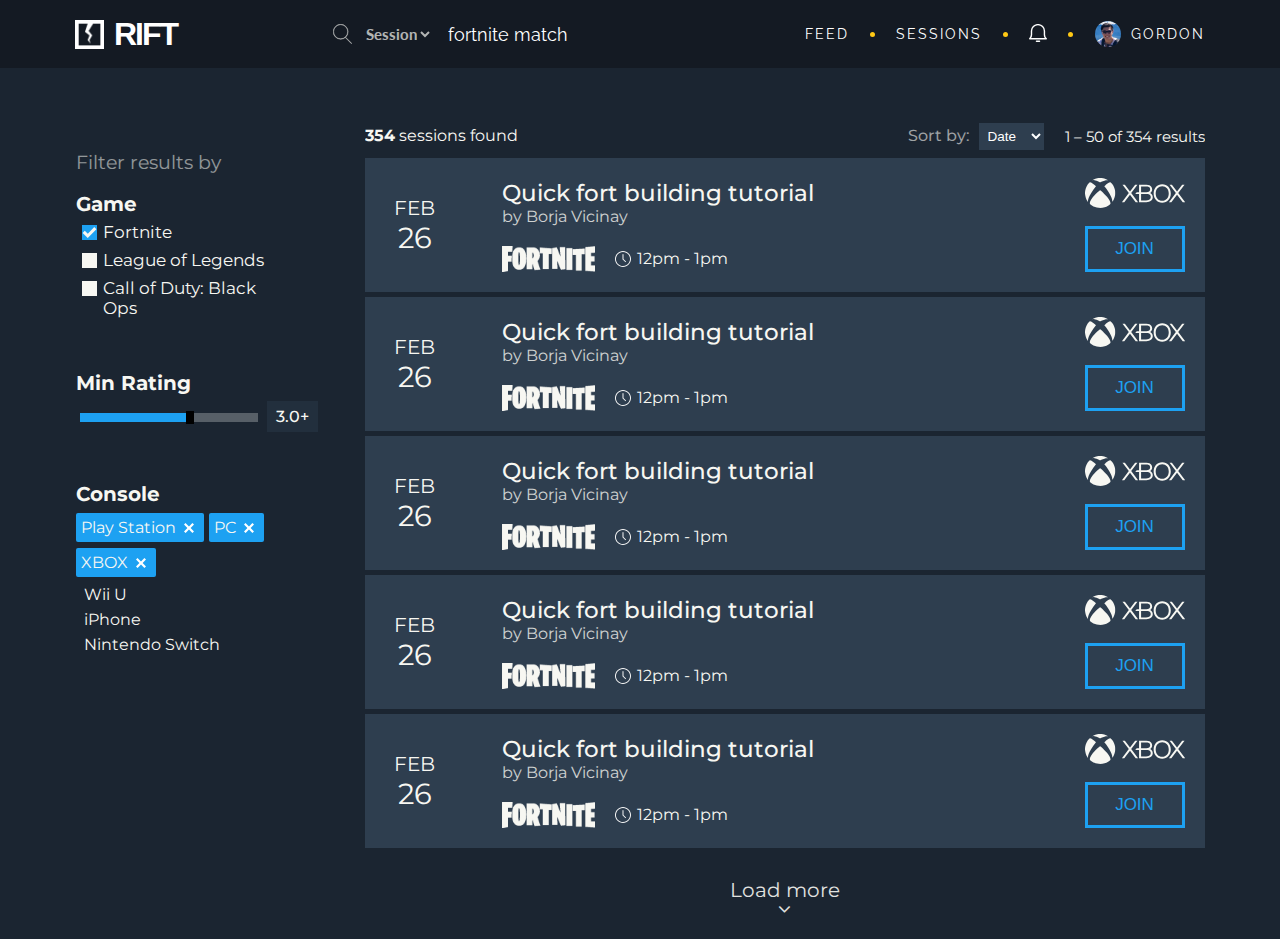
==== profile/index.html @ 0d91a79a "added search and session-page" ====
<!doctype html>
<html>
    <head>
        <meta charset="utf-8">
        <link rel="stylesheet" href="profile.css" type="text/css">
        <link rel="stylesheet" href="search.css" type="text/css">
        <link href="https://fonts.googleapis.com/css?family=Roboto:300,400,500,700" rel="stylesheet">
        <link href="https://fonts.googleapis.com/css?family=Montserrat:300,400,500,600" rel="stylesheet">
        <link rel="stylesheet" href="https://cdnjs.cloudflare.com/ajax/libs/font-awesome/4.7.0/css/font-awesome.min.css">
        <link href="https://fonts.googleapis.com/css?family=Lato:300,700|Raleway|Roboto" rel="stylesheet">
        <link rel="stylesheet" href="jquery-ui.min.css"></script>
        <script src="https://code.jquery.com/jquery-3.3.1.min.js"></script>
        <script type="text/javascript" src="jquery-ui.min.js"></script>
        <script src="scripts.js"></script>
        <title>Search Results</title>
    </head>
    <body id="search-page">
        <nav>
            <div id="nav-wrapper">
                <div class="logo">
                    <img src="rift_logo_trans.png"/>
                    <h1>RIFT</h1>
                </div>
                <div class="search-bar">
                    <img src="search_icon.svg">
                    <select>
                        <option value="Session">Session</option>
                        <option value="People">People</option>
                    </select>
                    <input type="text" name="query" value="fortnite match">
                </div>
                <div class="menu">
                    <a href="feed.html">Feed</a><img class="dot" src="dot.svg">
                    <a href="sessions.html">Sessions</a><img class="dot" src="dot.svg">
                    <a href="notifications.html" class="notifs-icon"><img src="bell_icon.svg"></a><img class="dot" src="dot.svg">
                    <a class="profile-block" href="profile.html">
                        <img src="pic.jpg"/>
                        <span>Gordon</span>
                    </a>
                </div>
                
            </div>
            
            
        </nav>
        <div id="search-area">
            <div class="filter-menu">
                <span class="subtitle">Filter results by</span>
                <div class="filter-group">
                    <span class="title">Game</span>
                    <div class="option"><input type="checkbox" checked name="Fortnite"><label>Fortnite</label></div>
                    <div class="option"><input type="checkbox" name="League of Legends"><label>League of Legends</label></div>
                    <div class="option"><input type="checkbox" name="Call of Duty: Black Ops"><label>Call of Duty: Black Ops</label></div>
                </div>
                <div class="filter-group">
                    <span class="title">Min Rating</span>
                    <div id="rating-slider">
                        <div id="custom-handle" class="ui-slider-handle"></div>
                    </div>
                    <div id="slider-val"></div>
                </div>
                <div class="filter-group" id="tag-filters">
                    <span class="title">Console</span>
                    <div class="filter-tag selected" onClick="toggleFilter(this)">Play Station</div>
                    <div class="filter-tag selected" onClick="toggleFilter(this)">PC</div>
                    <div class="filter-tag selected" onClick="toggleFilter(this)">XBOX</div>
                    <div class="filter-tag" onClick="toggleFilter(this)">Wii U</div>
                    <div class="filter-tag" onClick="toggleFilter(this)">iPhone</div>
                    <div class="filter-tag" onClick="toggleFilter(this)">Nintendo Switch</div>
                </div>
            </div>
            <div class="section" id="search-results">
                <div class="header">
                    <span id="num-sessions"><strong>354</strong> sessions found</span>
                    <span id="results-page-info">1 – 50 of 354 results</span>
                    <div id="sort-trigger">
                        <span>Sort by: </span>
                        <select>
                            <option value="date">Date</option>
                            <option value="rating">Rating</option>
                            <option value="slots">Slots</option>
                        </select>
                    </div>
                </div>
                <div class="result-cards">
                    <div class="session-card">
                        <div class="date-area"> <span class="month">Feb</span> <span class="day">26</span> </div>
                        <div class="main-area">
                            <span class="title">Quick fort building tutorial</span><br>
                            <span class="user">by Borja Vicinay</span>
                            <div class="rating"></div>
                            <div class="bottom-details"> <img src="fortnite_logo.png" alt="">
                                <div class="time"><img src="clock.svg" alt=""><span>12pm - 1pm</span> </div>
                            </div>
                        </div>
                        <div class="join-area"> <img src="xbox_logo.svg" alt="">
                            <button>Join</button>
                        </div>
                    </div>
                    <div class="session-card">
                        <div class="date-area"> <span class="month">Feb</span> <span class="day">26</span> </div>
                        <div class="main-area">
                            <span class="title">Quick fort building tutorial</span><br>
                            <span class="user">by Borja Vicinay</span>
                            <div class="rating"></div>
                            <div class="bottom-details"> <img src="fortnite_logo.png" alt="">
                                <div class="time"><img src="clock.svg" alt=""><span>12pm - 1pm</span> </div>
                            </div>
                        </div>
                        <div class="join-area"> <img src="xbox_logo.svg" alt="">
                            <button>Join</button>
                        </div>
                    </div>
                    <div class="session-card">
                        <div class="date-area"> <span class="month">Feb</span> <span class="day">26</span> </div>
                        <div class="main-area">
                            <span class="title">Quick fort building tutorial</span><br>
                            <span class="user">by Borja Vicinay</span>
                            <div class="rating"></div>
                            <div class="bottom-details"> <img src="fortnite_logo.png" alt="">
                                <div class="time"><img src="clock.svg" alt=""><span>12pm - 1pm</span> </div>
                            </div>
                        </div>
                        <div class="join-area"> <img src="xbox_logo.svg" alt="">
                            <button>Join</button>
                        </div>
                    </div>
                    <div class="session-card">
                        <div class="date-area"> <span class="month">Feb</span> <span class="day">26</span> </div>
                        <div class="main-area">
                            <span class="title">Quick fort building tutorial</span><br>
                            <span class="user">by Borja Vicinay</span>
                            <div class="rating"></div>
                            <div class="bottom-details"> <img src="fortnite_logo.png" alt="">
                                <div class="time"><img src="clock.svg" alt=""><span>12pm - 1pm</span> </div>
                            </div>
                        </div>
                        <div class="join-area"> <img src="xbox_logo.svg" alt="">
                            <button>Join</button>
                        </div>
                    </div>
                    <div class="session-card">
                        <div class="date-area"> <span class="month">Feb</span> <span class="day">26</span> </div>
                        <div class="main-area">
                            <span class="title">Quick fort building tutorial</span><br>
                            <span class="user">by Borja Vicinay</span>
                            <div class="rating"></div>
                            <div class="bottom-details"> <img src="fortnite_logo.png" alt="">
                                <div class="time"><img src="clock.svg" alt=""><span>12pm - 1pm</span> </div>
                            </div>
                        </div>
                        <div class="join-area"> <img src="xbox_logo.svg" alt="">
                            <button>Join</button>
                        </div>
                    </div>
                </div>
                <div id="load-more">
                    <span>Load more</span><br>
                    <span class="fa">&#xf107;</span>
                </div>
                
            </div>
        </div>
        
        <script>
        function toggleFilter(element) {
        if ($(element).hasClass("selected")) {
        $("#tag-filters").append(element);
        } else {
        $(element).insertAfter($("#tag-filters>.title"));
        }
        $(element).toggleClass("selected");
        }
        $( function() {
        var valHolder = $("#slider-val");
        $( "#rating-slider" ).slider({
        orientation: "horizontal",
        range: "min",
        value: 3.0,
        min: 0.0,
        max: 5.0,
        step: 0.1,
        create: function() {
        valHolder.text("3.0+");
        },
        slide: function( event, ui ) {
        valHolder.text( ui.value+"+" );
        }
        });
        } );
        
        </script>
    </body>
</html>
---- profile/profile.css ----
@charset "utf-8";
/* CSS Document */

* {
    border: 0px red solid;
}

body {
    background-color: #1B2531;
    color: #F7F7F2;
    font-family: "Montserrat", sans-serif;
}

#header {
    margin: 0px auto;
    width: 840px;
    
}
#header #overview {
    width: 100%;
    display: flex;
    flex-direction: row;
    flex-wrap: nowrap;
    justify-content: flex-start;
    background-color: #2E3E4F;
    border: 1px #18202A solid;
    
}

#header #overview .headshot {
    margin: 42px 15px 35px 40px;
    display: inline-block;
    order: 0;
    width: 106px;
    height: 106px;
    
}
#header #overview #basic-details{
    order: 1;
    margin-top: 52px;
}

#header #overview #user-stats {
    order: 2;
    display: inline-block;
    align-self: center;
    padding: 0px 20px;
    margin-left: 30px;
}
.stat-item {
    display: inline-block;
    margin: 0px 10px;
    width: 70px;
    height: auto;
}
.stat-item .stat {
    font-size: 35px;
    color: #F6511D;
    text-align: center;
    width: 100%;
    display: inline-block;
    
}
.stat-item label {
    font-size: 13px;
    text-align: center;
    position: relative;
    top: -7px;
    width: 100%;
    display: inline-block;
}
.name {
    font-size: 27px;
    margin-right: 10px;
}
#header .username {
    font-size: 17px;
    font-weight: 500;
    opacity: 0.7;
}

.headshot {
    border-radius: 50%;    
}
.following-btn {
    padding: 5px;
    color: #F7F7F2;
    font-weight: 500;
    display: inline-block;
    background-color: #1DA1F2;
    margin: 0px 5px;
    zoom: 0.8;
    transform: translateY(-3px);
}

#profile-header #tabs {
    width: 100%;
    height: 45px;
    background-color: #22303F;
    border: 1px #18202A solid;
    border-top: 0px black solid;
    display: flex;
    justify-content: space-between;
}
.tab {
    display: block;
    text-transform: uppercase;
    width: 210px;
    height: 45px;
    text-align: center;
    line-height: 45px;
    vertical-align: middle;
}
.tab-active {
    /**outline: 5px #1DA1F2 solid;
    outline-offset: -5px;*/
    box-shadow: inset 0px -5px 0px 0px #1DA1F2;
}
.section {
    margin: 20px auto 0px auto;
    background-color: transparent;
    width: 840px;
    border: 0px #18202A solid;
    overflow: hidden;
    display: block  
}
.section .active {
    display: block;
}
#info, #ratings {
    display: flex;
    background-color: #2E3E4F;
}
.sidemenu {
    width: 240px;
    background-color: #22303F;
    border-right: 1px #18202A solid;
    padding: 17px 0px;
    order: 0;
}
.sidemenu a {
    display: block;
    padding: 5px 25px;
    cursor: pointer;
    margin: 15px 0px;

}
.menu-active {
    font-weight: 600;
    
}
.content-card {
    padding: 33px;
    width: 533px;
    display: inline-block;
    order: 1;
}
/*.content-card::before {
    content: url(edit-icon.svg);
    display: block;
    float: right;
    width: 20px;
    height: 20px;
    transform: translate(15px, -15px);
    cursor: pointer;
    
}*/
.edit-icon {
    display: block;
    float: right;
    width: 20px;
    height: 20px;
    transform: translate(15px, -15px);
    cursor: pointer;    
}
.segment {
    padding: 0px 0px 35px 0px;
    
}
.segment .title {
    text-transform: uppercase;
    font-size: 17px;
    display: block;
    margin-bottom: 12px;
    font-weight: 500;
}
.segment p {
    font-size:15px;
    opacity: 0.8;
    margin: 0px 0px;
    line-height: 20px;
}
table {
    width: 100%;
    border-collapse: collapse;
    font-size: 15px;
}
table td {
    border-top: 0.2px rgba(255,255,255, 0.2) solid;
    border-bottom: 0.2px rgba(255,255,255, 0.2) solid;
    padding: 5px 6px;
    font-weight: 500;
}
table td {
    padding: 10px 6px;
    width: 120px;
}
table td:first-child {
    font-weight: 300;
}
table td input, table td select {
    font-weight: 500;
    display: inline;
    font-size: 15px;
    color: white;
    font-family: "Montserrat", sans-serif;
    width: 180px;
    padding: 5px;
}
table .not-editable {
    padding: 10px 6px;    
}

table td input:disabled, table td select:disabled {
    background-color: transparent;
}
table td input:enabled, table td select:enabled {
    background-color: #3d4c5b;
}

.hide {
    display: none;
}
.session-card {
    height: auto;
    width: 100%;
    background-color: #2E3E4F;
    border: #2E3E4F;
    display: flex;
    flex-direction: row;
    padding: 20px;
    justify-content: space-between;
    align-items: center;
    margin: 5px 0px;
    box-sizing: border-box;
    
}
.session-card>div {
    border: 0px red solid;
}
.date-area {
    width: 60px;
    margin-right: 10px;
    height: 58px;
}
.date-area .month {
    text-transform: uppercase;
    font-size: 20px;
    display: block;
    text-align: center;
}
.date-area .day {
    display:block;
    font-size: 29px;
    text-align: center;
}

.session-card .title {
    font-size: 23px;
    font-weight: 500;
}
.session-card .user {
    font-size: 16px;
    opacity: 0.8;
}
.session-card .main-area {
    width: 67%;
}
.session-card button {
    border: 3px #1DA1F2 solid;
    padding: 10px 15px;
    text-transform: uppercase;
    background-color: transparent;
    color: #1DA1F2;
    font-weight: 500;
    font-size: 17px;
}
.session-card .bottom-details {
    margin-top: 20px;
    display: flex;
    align-items: center;
}
.session-card .bottom-details img {
    height: 26px;
    display: inline-block;
    opacity: 1;
    
}
.session-card .bottom-details .time {
    display: inline-flex;
    align-items: center;
    margin-left: 20px;
}
.session-card .bottom-details .time img  {
    float: left;
    height: 16px;
    margin-right: 6px;
}
.session-card .bottom-details .time span {
    float: left;
}
.session-card .join-area {
    display: flex;
    flex-direction: column;
    justify-content: space-between;
    height: 94px;
}
.session-card .join-area img {
    width: 100px;
}
.activity-card {
    background-color: #22303F;
    border: 1px #18202A solid;
    padding: 10px 15px;
}
.activity-card .card-header {
    margin: 10px 0px;
    height: 47px;
}
.activity-card .title {
    font-weight: 400;
    font-size: 18px;
    display: inline-block;
    margin-top:3px;
}
.activity-card .username {
    color: #F6511D;
    font-weight: 500;
}
.activity-card .timestamp {
    font-size: 11px;
    font-weight: 400;
    opacity: 0.8;
    transform: translateY(-1px);
    display: inline-block;
}
.activity-card .headshot {
    height:47px;
    width:47px;
    display: block;
    float:left;
    margin-right: 8px;
}
.rating-card {
    border: 0px gray solid;
    padding: 10px 0px;
}
.rating-card .card-header {
    font-weight: 500;
    font-size: 18px;    
}
.rating-card .card-header .username {
    color: #F6511D;
    
}
.rating-card p {
    padding-top: 5px;
}
.rating-bar {
    width: 230px;
    height: 12px;
    margin: 7px 0px;
}

.rating-bar .shadow {
    width: 100%;
    height: 100%;
    background-color: rgba(255, 255, 255, 0.06); 
}
.rating-bar .fill {
    max-width: 100%;
    min-width: 0%;
    height: 100%;
    background-color: #1DA1F2;
    position: relative;
    top: -100%;
    
}
.rating-bar table {
    width: 100%;
    height: 100%;
    position: relative;
    top: -200%;
}
.rating-bar table td {
    border: 2px #2E3E4F solid;
}
.rating-bar .score {
    display: inline-block;
    float: right;
    height: 100%;
    overflow: visible;
    text-align: right;
    font-size: 21px;
    line-height: 100%;
    vertical-align: middle;
    font-weight: 500;
    transform: translate(46px,-3px);
}
#overall-ratings {
    display: flex;
    justify-content: space-around;
}
.rating-feature {
    width: 50%;
    padding: 0px 15px;  
    
}
.orange {
    color: #F6511D
}
.green {
    color: #29C016;
}
.green-bck {
    background-color: #29C016 !important;
}
.orange-bck {
    background-color: #F6511D !important;
}
.rating-feature>* {
    text-align: center;
    display: inline-block;
    width: 100%;
    box-sizing: border-box;
    
}
.rating-feature .rating-bar .score {
    display: none; /*Use big score instead*/
    
}
.rating-feature .big-score {
    font-size: 45px;
    font-weight: 500;
}
.rating-feature .rating-bar {
    height: 20px !important;
}
.rating-feature .reviews-shortcut {
    color: #F7F7F2;
    opacity: 0.58;
    font-weight: 500;
    text-decoration: none;
    margin-top: 10px;
}
.game-account-card {
    padding: 10px 10px;
    margin: 3px 0px;
    cursor: pointer;
}
.game-account-card:hover {
    background-color: #22303f80;
    opacity: 1;
}
.game-account-card .game-title {
    display: inline-block;
    margin-top: 2px;
    font-weight: 500;
    font-size: 17px;
}
.game-account-card .username {
    display: inline-block;
    margin-top: 1px;
    font-weight: 400;
    font-size: 14px;
    opacity: 0.7;
}
.game-account-card .game-icon{
    height: 47px;
    width: 47px;
    display: block;
    float: left;
    margin-right: 8px;
    border-radius: 50%;
}
.edit-btn {
    float: right;
    transform: translateY(-50%);
    color: #1DA1F2;
    text-decoration: none;
    
}
.submit-changes {
    display: block;
    width: 100%;
    text-align: center; 
    margin-top: 20px;
}
.submit-changes button {
    padding: 2px;
    padding: 3px 8px;
    font-size: 16px;
    cursor: pointer;
    margin: 0px 3px;
    text-transform:capitalize;
}
.submit-changes button.save {
    background-color: #F7F7F2;    
}
.submit-changes button.cancel {
    background-color: transparent;
    border: 1px #F7F7F2 solid;
    color: #F7F7F2;
}
---- profile/search.css ----
body {
	margin:  0px;
	padding: 0px;
}
#nav-wrapper {
	max-width: 1180px;
	display: flex;
	flex-direction: row;
	justify-content: space-between;
	overflow: hidden;
	width: 100%;
	height: 100%;
	margin: 0px auto;
	
	
}
nav {
	width:  100%;
	height: 68px;
	background-color: #141a23;
	position: relative;
	padding: 19px 0px ;
	box-sizing: border-box;
}

nav .logo {
	height: 100%;
	align-self: center;
	display: flex;
	padding: 19px 25px;
	box-sizing: border-box;
}
.logo img {
	height: 29px;
	align-self: center;
}
.logo h1 {
	color: white;
	font-weight: bold;
	font-family:  "Arial", sans-serif;
	display: inline-block;
	margin: 0px 10px;
	letter-spacing: -2px;
	align-self: center;
}
.search-bar {
	display: flex;
}
.search-bar img {
	align-self: center;
	height: 20px;
	opacity: 0.7 ;
}
.search-bar select {
	background-color: #141a23;
	color: #F7F7F2;
	opacity: 0.7;
	font-weight: bold;
	font-family:  'Lato', sans-serif;
	font-size: 15px;
	margin: 0px 10px;
	outline: none;
	cursor: pointer;
}
.search-bar input {
	background-color: transparent;
	font-size: 18px;
	color: white;
	font-family:  'Raleway', sans-serif;
	outline: none;
	padding: 5px;
}
.search-bar input:hover {
	background-color: #2E3E4F33;
}
.menu {
	display: flex;
}
.menu a {
	align-self: center;
	text-decoration: none;
	text-transform: uppercase;
	color: white;
	font-family: 'Raleway', sans-serif;
	margin: 0px 10px;
	font-size: 13.5px;
	letter-spacing: 2px;
}
.menu .dot {
	height: 5px;
	width: 5px;
	margin: 0px 11px;
	display: inline-block;
	align-self: center;
}
.menu .notifs-icon img {
	height: 18px;
}
.menu .profile-block {
	align-self: center;
	display: flex;
	padding: 7px;
	margin: 0px 18px 0px 4px;
	cursor: ;
}
.menu .profile-block:hover {
	background-color: #1B2531;
}
.menu .profile-block img {
	align-self: center;
	border-radius: 13px;
	height: 26px;
	width: 26px;
}
.menu .profile-block span {
	align-self: center;
	margin-left: 10px;
}
#search-area {
	margin-top: 50px;
	display: flex;
	justify-content: center;
}
#search-results {
	margin: 0px 20px;
}
#search-results .header {
	width: 100%;
	padding: 8px 0px;
}

#search-results .header>* {
	float: right;
	margin: 0px 0px 0px 21px;
}
#search-results .header>#num-sessions {
	float: none !important;
	margin: 0px !important;
}
#search-results .header select {
	background-color: #2E3E4F;
    color: white;
    font-weight: 500;
    padding: 5px 0px 5px 5px;
    margin-left: 5px;
    margin-top: -3px;
    font-size:  13.5px;
    outline: none;
}
#search-results .header #sort-trigger>span {
	font-weight: 450;
    opacity: .6;
}
#search-results .header #results-page-info {
	font-size: 15px;
    margin-top: 1px;
}
#load-more {
	width: 200px;
	padding: 10px;
	text-align: center;
	font-size: 20px;
	color: #F7F7F2;
	opacity: 0.9;
	margin: 20px auto 10px auto;
	transition: all 0.3s ease;
}
#load-more:hover {
	cursor: pointer;
	opacity: 1;
	color: white;
	font-size: 21px;
}
#load-more .fa {
	margin-top: -3px;
	display: block;
}

.filter-menu {
	margin: 18px 10px;
	background-color: transparent;
	padding-left: 10px;
	padding-top:  15px;
	width: 259px;
}
.filter-menu .filter-group:first-of-type {
	margin-top: 18px;
}
.filter-menu .subtitle {
	font-size:  19px;
	opacity:  .54;
}
.filter-menu .filter-group {
	margin: 50px 0px;
}
.filter-menu .filter-group .title {
	display: block;
	font-weight: bold;
	font-size:  20px;
	margin:  3px 0px;
	order:  0;
}
.filter-menu .filter-group .option {
	padding:  3px 0px 3px 2px;
	display:  block;
}
.filter-menu .filter-group input[type=checkbox] {
	cursor:  pointer;
	width:  15px;
	height: 15px;

}
.filter-menu .filter-group input[type=checkbox]:after {
	content: url("checkbox.svg");
	display:  inline-block;
	width:  15px;
	height: 15px;
}

.filter-menu .filter-group input[type=checkbox]:checked:after {
	content: url("checkbox-checked.svg");
}
.filter-menu .filter-group label {
	display: inline-block;
	max-width: 166px;
	vertical-align: top;
	margin-left: 3px;
	font-size: 17px;
	margin-right:  20px;
}
.filter-menu .filter-group .filter-tag {
	cursor: pointer;
}
.filter-menu .filter-group .filter-tag.selected {
	margin: 4px 1px 2px 0px !important;
	display: inline-block;
	background-color: #1DA1F2;
	padding: 5px 10px 5px 5px;
	border-radius: 2px;
	font-weight:  400;

}
.filter-menu .filter-group .filter-tag:not(.selected) {
	margin: 6px 4px 4px 8px;

}

.filter-menu .filter-group .filter-tag.selected:after {
	content: url("x_icon.svg");
	margin-left:  8px;
}
#rating-slider {
	border: none !important;
	margin-top: 15px;
	margin-left:  4px;
	border-radius: 0px;
	background-color: #FFFFFF44;
	height: 9px;
	display: inline-block;
	width: 178px;
}
#rating-slider #custom-handle {
	background-color:  black;
	border: none;
	height:  12.8px;
	width:  8px;
	margin-top: 3px;
	margin-left:  0px;
	outline: none;
	cursor: w-resize;
}
#rating-slider .ui-slider-range { 
	background: #1DA1F2;
	border-radius:  0px;
 }
#rating-slider .ui-slider-handle { 
	border-color: white;
	border-radius: 0px;
}
#slider-val {
	background-color: #2E3E4F6B;
	margin-left: 5px;
	display: inline-block;
	padding:  6px 9px;
	font-weight:  500;
	text-align: center;
}
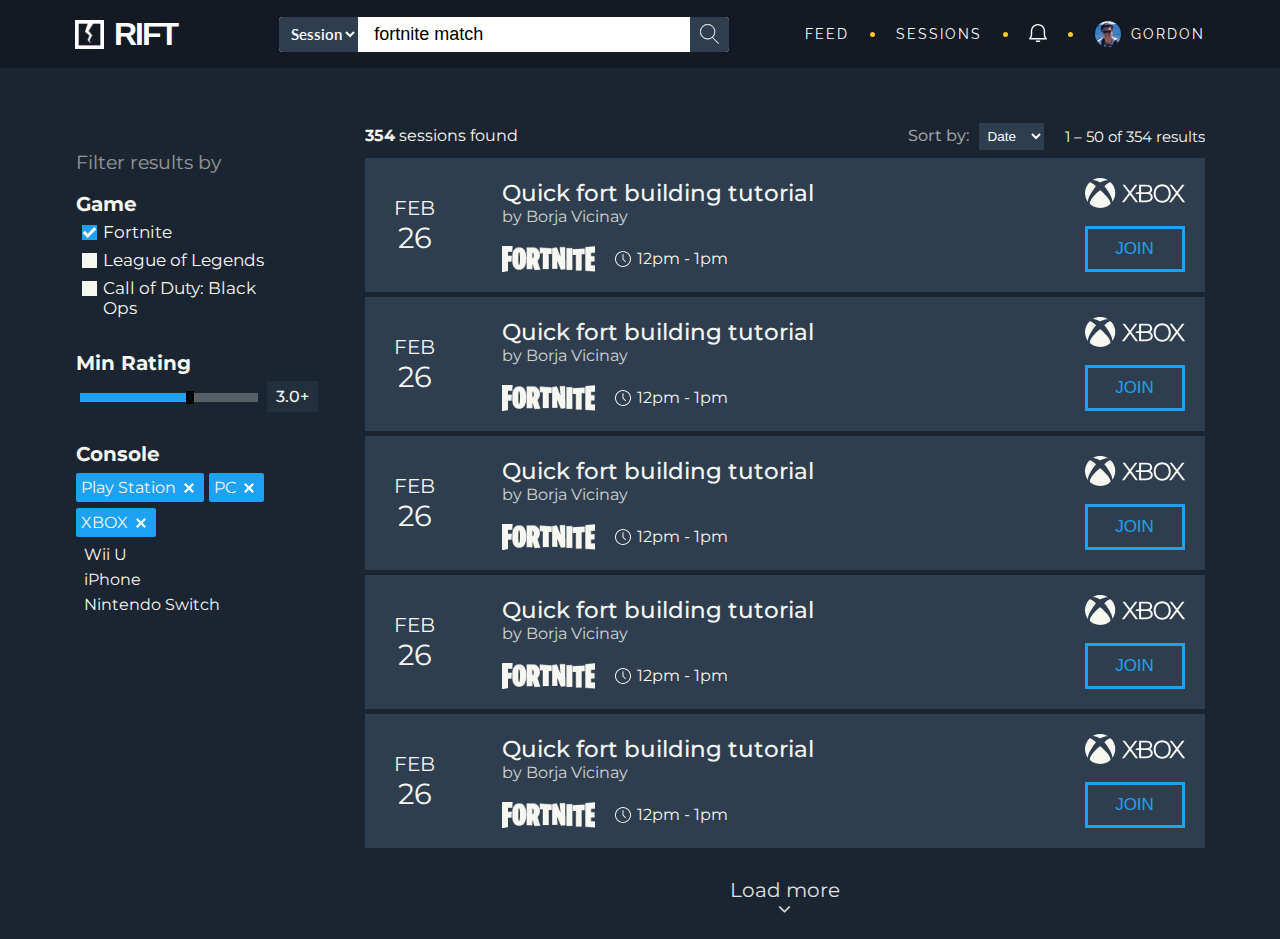
==== commit 717b38b4: "search bar changes" ====
--- a/profile/index.html
+++ b/profile/index.html
@@ -7,7 +7,7 @@
         <link href="https://fonts.googleapis.com/css?family=Roboto:300,400,500,700" rel="stylesheet">
         <link href="https://fonts.googleapis.com/css?family=Montserrat:300,400,500,600" rel="stylesheet">
         <link rel="stylesheet" href="https://cdnjs.cloudflare.com/ajax/libs/font-awesome/4.7.0/css/font-awesome.min.css">
-        <link href="https://fonts.googleapis.com/css?family=Lato:300,700|Raleway|Roboto" rel="stylesheet">
+        <link href="https://fonts.googleapis.com/css?family=Lato:300,400,500,700|Raleway|Roboto" rel="stylesheet">
         <link rel="stylesheet" href="jquery-ui.min.css"></script>
         <script src="https://code.jquery.com/jquery-3.3.1.min.js"></script>
         <script type="text/javascript" src="jquery-ui.min.js"></script>
@@ -22,12 +22,13 @@
                     <h1>RIFT</h1>
                 </div>
                 <div class="search-bar">
-                    <img src="search_icon.svg">
+                    
                     <select>
                         <option value="Session">Session</option>
                         <option value="People">People</option>
                     </select>
                     <input type="text" name="query" value="fortnite match">
+                    <img src="search_icon.svg">
                 </div>
                 <div class="menu">
                     <a href="feed.html">Feed</a><img class="dot" src="dot.svg">
--- a/profile/search.css
+++ b/profile/search.css
@@ -19,7 +19,7 @@
 	height: 68px;
 	background-color: #141a23;
 	position: relative;
-	padding: 19px 0px ;
+	padding: 5px 0px ;
 	box-sizing: border-box;
 }
 
@@ -45,33 +45,44 @@
 }
 .search-bar {
 	display: flex;
+	background-color: white;
+	height: 35px;
+	align-self: center;
+	border-radius: 4px;
+	justify-content: space-between;
+	width: 450px;
+	overflow: hidden;
 }
 .search-bar img {
 	align-self: center;
 	height: 20px;
-	opacity: 0.7 ;
+	opacity: 1 ;
+	background-color:  #2e3e4f;
+	padding: 10px;
 }
 .search-bar select {
-	background-color: #141a23;
-	color: #F7F7F2;
-	opacity: 0.7;
-	font-weight: bold;
+	background-color: #2e3e4f ;
+	color: white;
+	opacity: 1;
+	font-weight: 600;
 	font-family:  'Lato', sans-serif;
 	font-size: 15px;
-	margin: 0px 10px;
+	margin: 0px 0px 0px 0px;
 	outline: none;
 	cursor: pointer;
+	padding-left: 8px;
+
 }
 .search-bar input {
 	background-color: transparent;
 	font-size: 18px;
-	color: white;
-	font-family:  'Raleway', sans-serif;
+	color: black;
 	outline: none;
 	padding: 5px;
+	width: 299px;
 }
 .search-bar input:hover {
-	background-color: #2E3E4F33;
+	
 }
 .menu {
 	display: flex;
@@ -191,7 +202,7 @@
 	opacity:  .54;
 }
 .filter-menu .filter-group {
-	margin: 50px 0px;
+	margin: 30px 0px;
 }
 .filter-menu .filter-group .title {
 	display: block;
